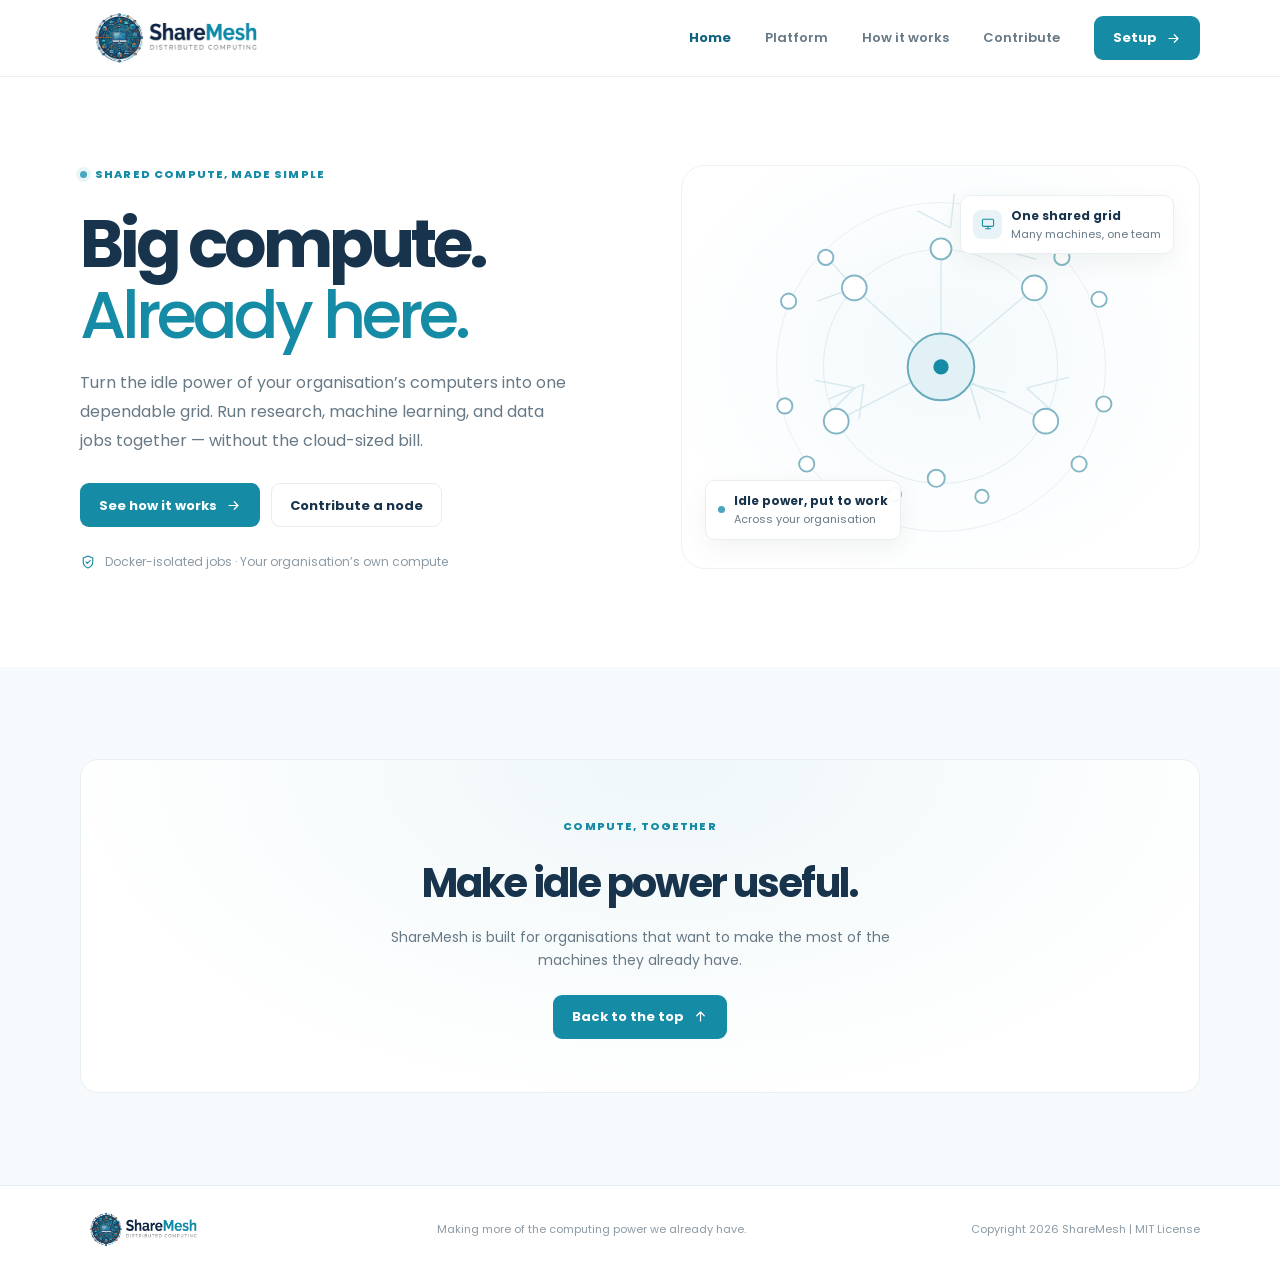
==== index.html @ c345e62b "Add files via upload" ====
<!doctype html>
<html lang="en">
  <head>
    <meta charset="UTF-8" />
    <meta name="viewport" content="width=device-width, initial-scale=1" />
    <meta name="description" content="Turn idle workstations, servers, and laptops into a secure distributed compute grid." />
    <meta name="theme-color" content="#ffffff" />
    <link rel="icon" type="image/png" href="logo.png" />
    <link rel="preconnect" href="https://fonts.googleapis.com" />
    <link rel="preconnect" href="https://fonts.gstatic.com" crossorigin />
    <link href="https://fonts.googleapis.com/css2?family=Poppins:wght@400;500;600;700&display=swap" rel="stylesheet" />
    <link rel="stylesheet" href="site.css" />
    <title>ShareMesh - Compute, together.</title>
  </head>
  <body>
    <header class="site-header">
      <nav class="nav wrap" aria-label="Main navigation">
        <a class="brand" href="index.html#top" aria-label="ShareMesh home">
          <img class="brand-logo" src="logo.png" alt="ShareMesh" />
        </a>
        <button class="menu-toggle" type="button" aria-label="Open navigation menu" aria-expanded="false" aria-controls="nav-links">
          <svg width="19" height="19" viewBox="0 0 24 24" fill="none" aria-hidden="true">
            <path d="M4 7h16M4 12h16M4 17h16" stroke="currentColor" stroke-width="1.7" stroke-linecap="round" />
          </svg>
        </button>
        <div class="nav-links" id="nav-links">
          <a href="index.html" aria-current="page">Home</a>
          <a href="platform.html" >Platform</a>
          <a href="how-it-works.html" >How it works</a>
          <a href="contribute.html" >Contribute</a>
          <a class="button" href="setup.html" >
            Setup
            <svg width="15" height="15" viewBox="0 0 20 20" fill="none" aria-hidden="true">
              <path d="M4 10h12m-5-5 5 5-5 5" stroke="currentColor" stroke-width="1.6" stroke-linecap="round" stroke-linejoin="round" />
            </svg>
          </a>
        </div>
      </nav>
    </header>
    <main id="top">
<section class="hero wrap" aria-labelledby="hero-title">
        <div>
          <div class="eyebrow"><span class="eyebrow-dot"></span> Shared compute, made simple</div>
          <h1 id="hero-title">Big compute.<br /><span>Already here.</span></h1>
          <p class="hero-copy">
            Turn the idle power of your organisation’s computers into one
            dependable grid. Run research, machine learning, and data jobs
            together — without the cloud-sized bill.
          </p>
          <div class="hero-actions">
            <a class="button" href="how-it-works.html">
              See how it works
              <svg width="15" height="15" viewBox="0 0 20 20" fill="none" aria-hidden="true">
                <path d="M4 10h12m-5-5 5 5-5 5" stroke="currentColor" stroke-width="1.6" stroke-linecap="round" stroke-linejoin="round" />
              </svg>
            </a>
            <a class="button button-light" href="contribute.html">Contribute a node</a>
          </div>
          <div class="trust-note">
            <svg width="16" height="16" viewBox="0 0 20 20" fill="none" aria-hidden="true">
              <path d="M10 2.5 4 5v4.7c0 3.8 2.6 6.4 6 7.8 3.4-1.4 6-4 6-7.8V5l-6-2.5Z" stroke="currentColor" stroke-width="1.4" stroke-linejoin="round" />
              <path d="m7.5 10 1.7 1.7 3.5-3.5" stroke="currentColor" stroke-width="1.4" stroke-linecap="round" stroke-linejoin="round" />
            </svg>
            Docker-isolated jobs · Your organisation’s own compute
          </div>
        </div>

        <div class="hero-art" role="img" aria-label="A connected network of computers sharing compute power">
          <div class="art-label art-label-top">
            <span class="label-icon" aria-hidden="true">
              <svg width="16" height="16" viewBox="0 0 20 20" fill="none">
                <rect x="3" y="4" width="14" height="9" rx="1.5" stroke="currentColor" stroke-width="1.4" />
                <path d="M7 16h6m-3-3v3" stroke="currentColor" stroke-width="1.4" stroke-linecap="round" />
              </svg>
            </span>
            <span><strong>One shared grid</strong>Many machines, one team</span>
          </div>
          <svg class="network" viewBox="0 0 420 340" fill="none" aria-hidden="true">
            <path class="network-line" d="m210 170-91-83m91 83 98-83m-98 83-110 57m110-57 110 57m-110-57v-124m-91 41-29-32m29 32-39 14m190-55 30-29m-30 29 40 11m-190 135-32 31m32-31-42-8m222 8 33 30m-33-30 44-11m-124-157 4-36m-4 36-35-18m-56 182-5 37m5-37-37 16m148-16 11 37m-11-37 38 9" />
            <circle class="network-center" cx="210" cy="170" r="35" />
            <circle class="network-center-dot" cx="210" cy="170" r="8" />
            <circle class="network-node" cx="119" cy="87" r="13" />
            <circle class="network-node" cx="308" cy="87" r="13" />
            <circle class="network-node" cx="100" cy="227" r="13" />
            <circle class="network-node" cx="320" cy="227" r="13" />
            <circle class="network-node" cx="210" cy="46" r="11" />
            <circle class="network-node" cx="89" cy="55" r="8" />
            <circle class="network-node" cx="50" cy="101" r="8" />
            <circle class="network-node" cx="337" cy="55" r="8" />
            <circle class="network-node" cx="376" cy="99" r="8" />
            <circle class="network-node" cx="69" cy="272" r="8" />
            <circle class="network-node" cx="46" cy="211" r="8" />
            <circle class="network-node" cx="355" cy="272" r="8" />
            <circle class="network-node" cx="381" cy="209" r="8" />
            <circle class="network-node" cx="205" cy="287" r="9" />
            <circle class="network-node" cx="161" cy="304" r="7" />
            <circle class="network-node" cx="253" cy="306" r="7" />
          </svg>
          <div class="art-label art-label-bottom">
            <span class="live-dot" aria-hidden="true"></span>
            <span><strong>Idle power, put to work</strong>Across your organisation</span>
          </div>
        </div>
      </section>

<section class="section section-soft" id="get-started" aria-labelledby="cta-title">
        <div class="wrap">
          <div class="cta-panel">
            <div class="eyebrow">Compute, together</div>
            <h2 id="cta-title">Make idle power useful.</h2>
            <p>
              ShareMesh is built for organisations that want to make the most of
              the machines they already have.
            </p>
            <a class="button" href="index.html#top">
              Back to the top
              <svg width="15" height="15" viewBox="0 0 20 20" fill="none" aria-hidden="true">
                <path d="M10 16V4m-5 5 5-5 5 5" stroke="currentColor" stroke-width="1.6" stroke-linecap="round" stroke-linejoin="round" />
              </svg>
            </a>
          </div>
        </div>
      </section>
    </main>
    <footer class="site-footer">
      <div class="wrap footer-inner">
        <a class="brand" href="index.html#top" aria-label="ShareMesh home">
          <img class="brand-logo" src="logo.png" alt="ShareMesh distributed computing" />
        </a>
        <span>Making more of the computing power we already have.</span>
        <span>Copyright 2026 ShareMesh | MIT License</span>
      </div>
    </footer>
    <script src="site.js" defer></script>
  </body>
</html>
---- site.css ----
:root {
        color-scheme: light;
        --ink: #18344c;
        --body: #687986;
        --muted: #8b9aa5;
        --line: #e6edf1;
        --paper: #ffffff;
        --wash: #f7fafc;
        --blue-soft: #e8f3f7;
        --blue: #168ba5;
        --blue-dark: #12647e;
        --blue-light: #d5edf3;
        --shadow: 0 18px 55px rgba(34, 79, 101, 0.09);
        font-family: "Poppins", ui-sans-serif, system-ui, sans-serif;
        font-synthesis: none;
        text-rendering: optimizeLegibility;
        -webkit-font-smoothing: antialiased;
        -moz-osx-font-smoothing: grayscale;
      }

      *,
      *::before,
      *::after {
        box-sizing: border-box;
      }

      html {
        scroll-behavior: smooth;
        scroll-padding-top: 92px;
      }

      body {
        margin: 0;
        background: var(--paper);
        color: var(--ink);
        font-size: 15px;
        line-height: 1.65;
      }

      a {
        color: inherit;
        text-decoration: none;
      }

      button,
      a {
        -webkit-tap-highlight-color: transparent;
      }

      button {
        font: inherit;
      }

      .wrap {
        width: min(1120px, calc(100% - 48px));
        margin-inline: auto;
      }

      .site-header {
        position: sticky;
        z-index: 5;
        top: 0;
        border-bottom: 1px solid rgba(230, 237, 241, 0.8);
        background: rgba(255, 255, 255, 0.92);
        backdrop-filter: blur(16px);
      }

      .nav {
        display: flex;
        min-height: 76px;
        align-items: center;
        justify-content: space-between;
      }

      .brand {
        display: inline-flex;
        align-items: center;
        gap: 10px;
        color: var(--ink);
        font-size: 19px;
        font-weight: 730;
        letter-spacing: -0.8px;
      }

      .brand-logo {
        display: block;
        width: 200px;
        max-height: 74px;
        object-fit: contain;
      }

      .nav-links {
        display: flex;
        align-items: center;
        gap: 34px;
        color: var(--body);
        font-size: 13px;
        font-weight: 550;
      }

      .nav-links a:not(.button):hover,
      .text-link:hover {
        color: var(--blue-dark);
      }

      .button {
        display: inline-flex;
        min-height: 44px;
        align-items: center;
        justify-content: center;
        gap: 9px;
        padding: 0 18px;
        border: 1px solid transparent;
        border-radius: 9px;
        background: var(--blue);
        color: white;
        font-size: 13px;
        font-weight: 650;
        transition:
          background 160ms ease,
          transform 160ms ease,
          box-shadow 160ms ease;
      }

      .button:hover {
        transform: translateY(-1px);
        background: var(--blue-dark);
        box-shadow: 0 7px 18px rgba(18, 100, 126, 0.16);
      }

      .button-light {
        border-color: var(--line);
        background: white;
        color: var(--ink);
      }

      .button-light:hover {
        background: var(--wash);
        box-shadow: none;
      }

      .menu-toggle {
        display: none;
        width: 42px;
        height: 42px;
        align-items: center;
        justify-content: center;
        border: 1px solid var(--line);
        border-radius: 9px;
        background: white;
        color: var(--ink);
        cursor: pointer;
      }

      .hero {
        display: grid;
        min-height: 590px;
        grid-template-columns: 1.03fr 0.97fr;
        align-items: center;
        gap: 50px;
        padding-block: 74px 85px;
      }

      .eyebrow {
        display: inline-flex;
        align-items: center;
        gap: 8px;
        color: var(--blue);
        font-size: 11px;
        font-weight: 720;
        letter-spacing: 1.15px;
        text-transform: uppercase;
      }

      .eyebrow-dot {
        width: 7px;
        height: 7px;
        border-radius: 50%;
        background: #48a7be;
        box-shadow: 0 0 0 4px #eaf5f8;
      }

      h1,
      h2,
      h3,
      p {
        margin-top: 0;
      }

      h1 {
        max-width: 590px;
        margin-block: 22px 19px;
        font-size: clamp(43px, 5.2vw, 67px);
        font-weight: 650;
        letter-spacing: -4px;
        line-height: 1.07;
      }

      h1 span {
        color: var(--blue);
        font-weight: 500;
      }

      .hero-copy {
        max-width: 490px;
        margin-bottom: 28px;
        color: var(--body);
        font-size: 16px;
        line-height: 1.8;
      }

      .hero-actions {
        display: flex;
        flex-wrap: wrap;
        gap: 11px;
      }

      .trust-note {
        display: flex;
        align-items: center;
        gap: 9px;
        margin-top: 25px;
        color: var(--muted);
        font-size: 12px;
      }

      .trust-note svg {
        flex: 0 0 auto;
        color: var(--blue);
      }

      .hero-art {
        position: relative;
        display: grid;
        min-height: 404px;
        place-items: center;
        overflow: hidden;
        border: 1px solid #edf2f5;
        border-radius: 24px;
        background:
          radial-gradient(ellipse at 50% 46%, #f3f9fb 0, #fbfdfe 49%, #fff 78%);
      }

      .hero-art::before,
      .hero-art::after {
        position: absolute;
        width: 330px;
        height: 330px;
        border: 1px solid #e9f0f3;
        border-radius: 50%;
        content: "";
      }

      .hero-art::after {
        width: 235px;
        height: 235px;
        border-color: #e2edf1;
      }

      .network {
        position: relative;
        z-index: 1;
        width: min(91%, 400px);
        overflow: visible;
      }

      .network-line {
        fill: none;
        stroke: #d7e9ee;
        stroke-width: 1.5;
      }

      .network-node {
        fill: #fff;
        stroke: #83b6c5;
        stroke-width: 2;
      }

      .network-center {
        fill: #e2f1f5;
        stroke: #67a9bd;
        stroke-width: 2;
      }

      .network-center-dot {
        fill: #168ba5;
      }

      .art-label {
        position: absolute;
        z-index: 2;
        display: flex;
        align-items: center;
        gap: 9px;
        padding: 10px 12px;
        border: 1px solid #e8eef2;
        border-radius: 10px;
        background: rgba(255, 255, 255, 0.94);
        box-shadow: 0 8px 24px rgba(56, 80, 62, 0.07);
        color: var(--body);
        font-size: 11px;
      }

      .art-label strong {
        display: block;
        color: var(--ink);
        font-size: 12px;
        font-weight: 650;
      }

      .art-label-top {
        top: 29px;
        right: 25px;
      }

      .art-label-bottom {
        bottom: 28px;
        left: 23px;
      }

      .label-icon {
        display: grid;
        width: 29px;
        height: 29px;
        place-items: center;
        border-radius: 8px;
        background: var(--blue-soft);
        color: var(--blue);
      }

      .live-dot {
        width: 7px;
        height: 7px;
        border-radius: 50%;
        background: #48a7be;
      }

      .section {
        padding-block: 92px;
      }

      .section-soft {
        background: var(--wash);
      }

      .section-heading {
        max-width: 590px;
        margin: 0 auto 42px;
        text-align: center;
      }

      .section-heading h2,
      .split-copy h2 {
        margin-block: 14px 12px;
        font-size: clamp(31px, 3.7vw, 43px);
        font-weight: 620;
        letter-spacing: -2px;
        line-height: 1.2;
      }

      .section-heading p,
      .split-copy > p {
        margin-bottom: 0;
        color: var(--body);
        font-size: 15px;
      }

      .features {
        display: grid;
        grid-template-columns: repeat(3, 1fr);
        gap: 17px;
      }

      .feature-card {
        min-height: 205px;
        padding: 25px 24px;
        border: 1px solid var(--line);
        border-radius: 13px;
        background: white;
      }

      .feature-icon {
        display: grid;
        width: 41px;
        height: 41px;
        margin-bottom: 19px;
        place-items: center;
        border: 1px solid #e5edf1;
        border-radius: 11px;
        background: #f2f8fa;
        color: var(--blue);
      }

      .feature-card h3 {
        margin-bottom: 7px;
        font-size: 15px;
        font-weight: 660;
        letter-spacing: -0.25px;
      }

      .feature-card p {
        margin-bottom: 0;
        color: var(--body);
        font-size: 13px;
        line-height: 1.7;
      }

      .steps {
        display: grid;
        grid-template-columns: repeat(3, 1fr);
        gap: 22px;
        counter-reset: step;
      }

      .step {
        position: relative;
        padding: 5px 22px 5px 0;
        counter-increment: step;
      }

      .step::before {
        display: grid;
        width: 35px;
        height: 35px;
        margin-bottom: 18px;
        place-items: center;
        border-radius: 50%;
        background: var(--blue-soft);
        color: var(--blue-dark);
        content: "0" counter(step);
        font-size: 11px;
        font-weight: 700;
      }

      .step:not(:last-child)::after {
        position: absolute;
        top: 22px;
        right: 22px;
        left: 52px;
        height: 1px;
        background: var(--line);
        content: "";
      }

      .step h3 {
        margin-bottom: 8px;
        font-size: 15px;
        font-weight: 650;
      }

      .step p {
        margin-bottom: 0;
        color: var(--body);
        font-size: 13px;
      }

      .setup-intro {
        display: flex;
        align-items: flex-start;
        justify-content: space-between;
        gap: 34px;
        margin-bottom: 32px;
      }

      .setup-intro .section-heading {
        margin: 0;
        text-align: left;
      }

      .prerequisites {
        display: grid;
        min-width: 275px;
        gap: 11px;
        padding: 18px 20px;
        border: 1px solid var(--line);
        border-radius: 12px;
        background: white;
      }

      .prerequisites h3 {
        margin-bottom: 2px;
        font-size: 13px;
        font-weight: 660;
      }

      .prerequisite {
        display: flex;
        align-items: center;
        gap: 9px;
        color: var(--body);
        font-size: 12px;
      }

      .prerequisite svg {
        flex: 0 0 auto;
        color: var(--blue);
      }

      .setup-cards {
        display: grid;
        grid-template-columns: repeat(2, minmax(0, 1fr));
        gap: 18px;
      }

      .setup-card {
        display: flex;
        min-width: 0;
        flex-direction: column;
        padding: 25px;
        border: 1px solid var(--line);
        border-radius: 14px;
        background: white;
      }

      .setup-card .eyebrow {
        margin-bottom: 9px;
      }

      .setup-card h3 {
        margin-bottom: 8px;
        font-size: 19px;
        font-weight: 640;
        letter-spacing: -0.5px;
      }

      .setup-card > p {
        margin-bottom: 18px;
        color: var(--body);
        font-size: 13px;
      }

      .setup-list {
        display: grid;
        gap: 14px;
        margin: 0 0 23px;
        padding: 0;
        list-style: none;
      }

      .setup-list li {
        display: grid;
        grid-template-columns: 27px minmax(0, 1fr);
        gap: 10px;
        color: var(--body);
        font-size: 12px;
      }

      .setup-number {
        display: grid;
        width: 26px;
        height: 26px;
        place-items: center;
        border-radius: 50%;
        background: var(--blue-soft);
        color: var(--blue-dark);
        font-size: 10px;
        font-weight: 700;
      }

      .setup-list strong {
        display: block;
        margin-bottom: 2px;
        color: var(--ink);
        font-size: 12px;
        font-weight: 650;
      }

      .setup-list code {
        display: inline-block;
        margin-top: 5px;
        padding: 5px 8px;
        border: 1px solid #e7edf1;
        border-radius: 6px;
        background: var(--wash);
        color: var(--blue-dark);
        font-family: "SFMono-Regular", Consolas, "Liberation Mono", monospace;
        font-size: 11px;
      }

      .setup-actions {
        display: flex;
        flex-wrap: wrap;
        gap: 9px;
        margin-top: auto;
      }

      .split {
        display: grid;
        grid-template-columns: 1fr 1fr;
        align-items: center;
        gap: 78px;
      }

      .split-copy h2 {
        max-width: 460px;
      }

      .split-copy > p {
        max-width: 440px;
        line-height: 1.8;
      }

      .check-list {
        display: grid;
        gap: 12px;
        margin: 23px 0 27px;
        padding: 0;
        color: var(--body);
        font-size: 13px;
        list-style: none;
      }

      .check-list li {
        display: flex;
        align-items: flex-start;
        gap: 10px;
      }

      .check-list svg {
        flex: 0 0 auto;
        margin-top: 3px;
        color: var(--blue);
      }

      .compute-art {
        position: relative;
        display: grid;
        min-height: 340px;
        place-items: center;
        overflow: hidden;
        border: 1px solid #e8eff2;
        border-radius: 16px;
        background:
          radial-gradient(ellipse at 50% 48%, #edf6f8, #f8fbfc 57%, #fff 90%);
      }

      .compute-art svg {
        display: block;
        width: min(92%, 450px);
        height: auto;
      }

      .contribute {
        display: grid;
        grid-template-columns: 0.9fr 1.1fr;
        align-items: center;
        gap: 70px;
      }

      .contribute-art {
        display: grid;
        min-height: 280px;
        place-items: center;
        overflow: hidden;
        border: 1px solid #e8eff2;
        border-radius: 16px;
        background:
          radial-gradient(ellipse at 48% 50%, #edf6f8, #f8fbfc 57%, #fff 90%);
      }

      .contribute-art svg {
        width: min(74%, 250px);
        height: auto;
      }

      .cta-panel {
        padding: 53px 28px;
        border: 1px solid #e8eff2;
        border-radius: 18px;
        background:
          radial-gradient(ellipse at 52% 0%, #eff7f9 0, #fff 73%);
        text-align: center;
      }

      .cta-panel h2 {
        margin-block: 12px 10px;
        font-size: clamp(29px, 4vw, 40px);
        font-weight: 620;
        letter-spacing: -1.8px;
      }

      .cta-panel p {
        max-width: 500px;
        margin: 0 auto 23px;
        color: var(--body);
        font-size: 14px;
      }

      .site-footer {
        padding-block: 24px;
        border-top: 1px solid var(--line);
      }

      .footer-inner {
        display: flex;
        align-items: center;
        justify-content: space-between;
        gap: 16px;
        color: var(--muted);
        font-size: 11px;
      }

      .footer-inner .brand-logo {
        width: 132px;
        max-height: 64px;
      }

      :focus-visible {
        outline: 3px solid #8bc8d5;
        outline-offset: 3px;
      }

      @media (max-width: 800px) {
        .hero {
          min-height: auto;
          grid-template-columns: 1fr;
          gap: 42px;
          padding-block: 64px 66px;
        }

        .hero-copy {
          max-width: 560px;
        }

        .hero-art {
          min-height: 360px;
        }

        .section {
          padding-block: 72px;
        }

        .split,
        .contribute {
          grid-template-columns: 1fr;
          gap: 38px;
        }

        .setup-intro {
          flex-direction: column;
        }

        .prerequisites {
          width: 100%;
        }

        .contribute-art {
          min-height: 240px;
        }
      }

      @media (max-width: 720px) {
        .wrap {
          width: min(100% - 36px, 480px);
        }

        .nav {
          min-height: 67px;
        }

        .nav .brand-logo {
          width: 136px;
          max-height: 62px;
        }

        .menu-toggle {
          display: inline-flex;
        }

        .nav-links {
          position: absolute;
          top: 66px;
          right: 0;
          left: 0;
          display: none;
          align-items: stretch;
          gap: 0;
          padding: 10px 18px 18px;
          border-bottom: 1px solid var(--line);
          background: white;
        }

        .nav-links.is-open {
          display: flex;
          flex-direction: column;
        }

        .nav-links > a:not(.button) {
          padding: 12px 2px;
        }

        .nav-links .button {
          margin-top: 7px;
        }

        h1 {
          font-size: clamp(42px, 12vw, 58px);
          letter-spacing: -3px;
        }

        .hero {
          gap: 34px;
          padding-block: 51px 54px;
        }

        .hero-copy {
          font-size: 15px;
        }

        .hero-art {
          min-height: 305px;
          border-radius: 18px;
        }

        .hero-art::before {
          width: 270px;
          height: 270px;
        }

        .hero-art::after {
          width: 195px;
          height: 195px;
        }

        .art-label-top {
          top: 17px;
          right: 12px;
        }

        .art-label-bottom {
          bottom: 16px;
          left: 11px;
        }

        .features,
        .steps,
        .setup-cards {
          grid-template-columns: 1fr;
          gap: 12px;
        }

        .feature-card {
          min-height: auto;
          padding: 21px;
        }

        .feature-icon {
          margin-bottom: 13px;
        }

        .step {
          padding: 0 0 14px;
        }

        .step:not(:last-child)::after {
          display: none;
        }

        .section {
          padding-block: 59px;
        }

        .section-heading {
          margin-bottom: 30px;
          text-align: left;
        }

        .cta-panel {
          padding: 39px 20px;
        }

        .footer-inner {
          align-items: flex-start;
          flex-direction: column;
        }
      }

      @media (prefers-reduced-motion: reduce) {
        *,
        *::before,
        *::after {
          scroll-behavior: auto !important;
          transition-duration: 0.01ms !important;
        }
      }

      .nav-links a[aria-current="page"]:not(.button) {
        color: var(--blue-dark);
        font-weight: 650;
      }
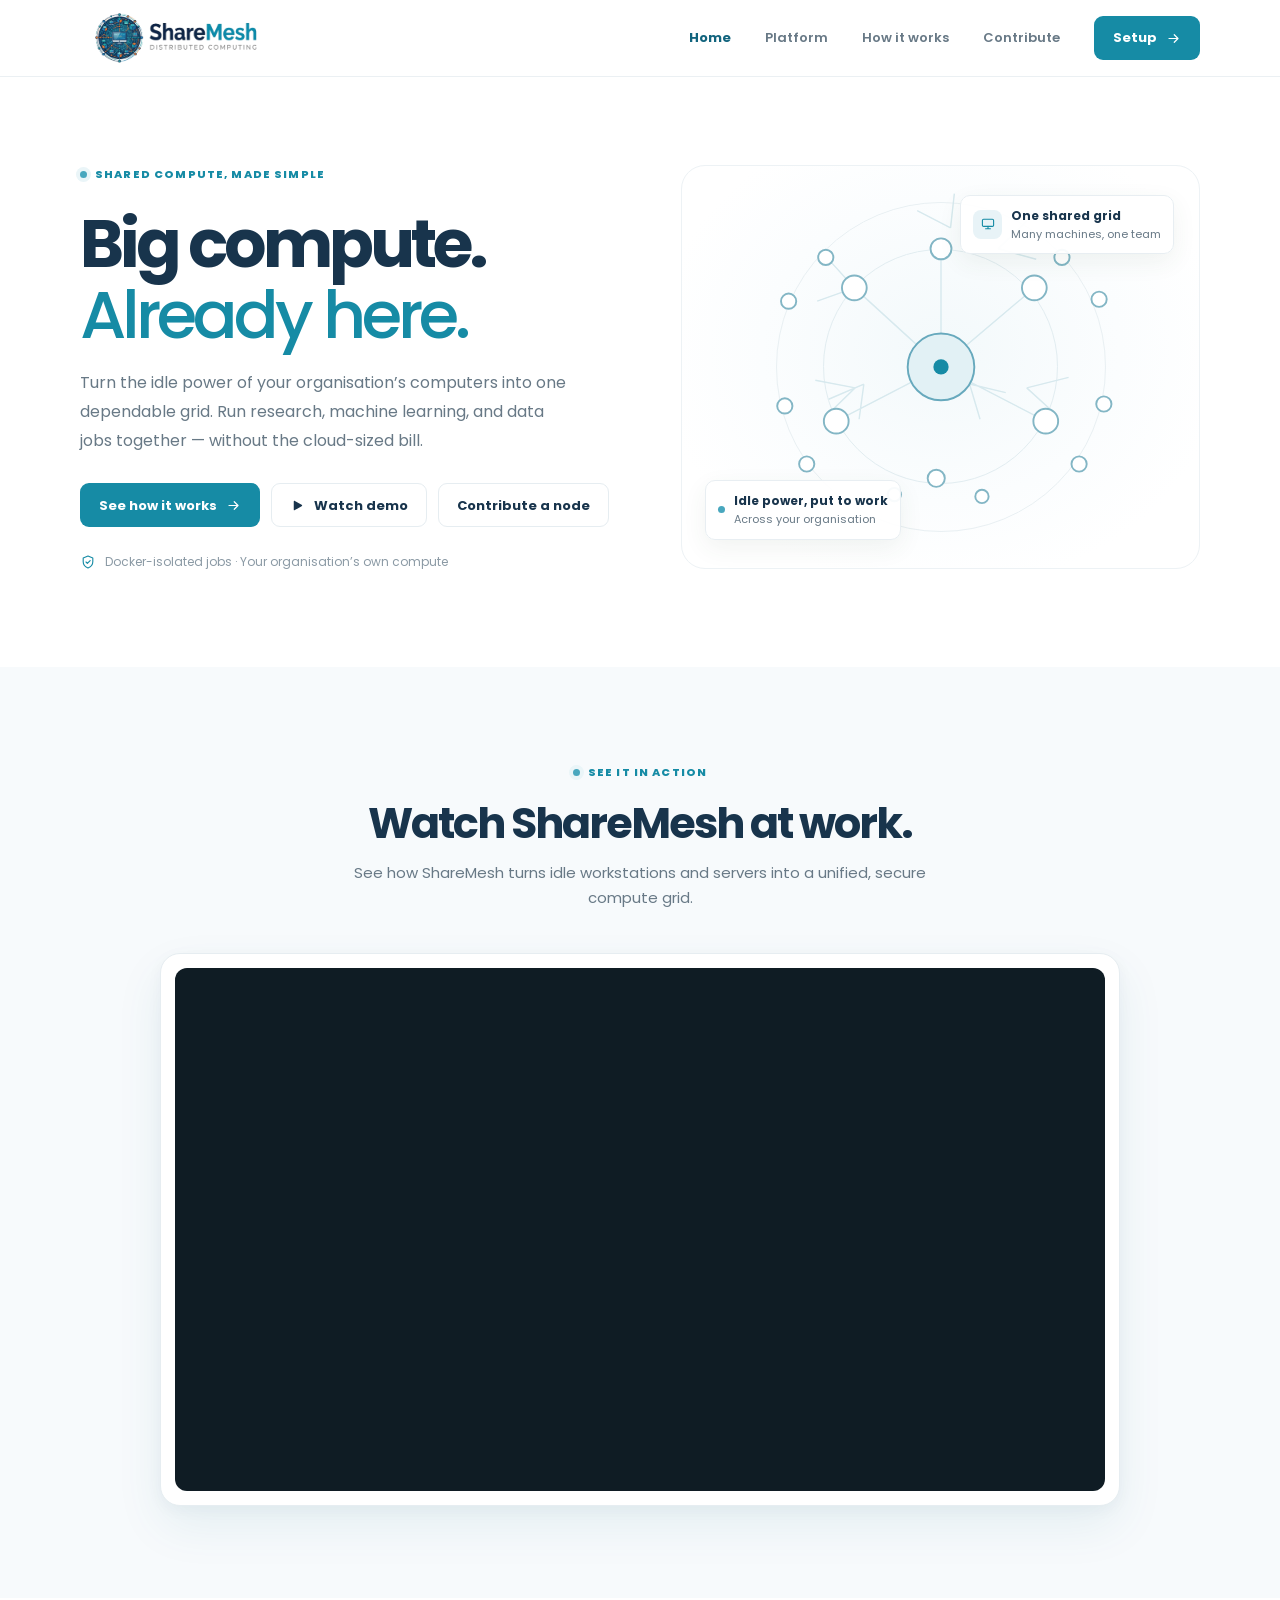
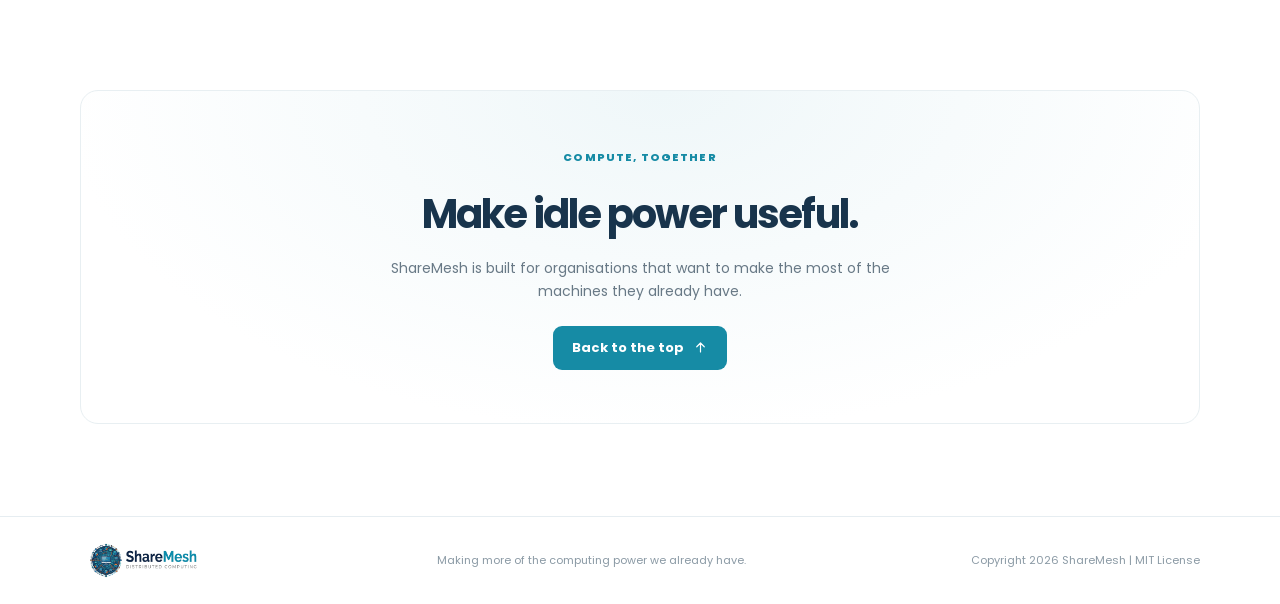
==== commit 39539908: "added yt video url" ====
--- a/index.html
+++ b/index.html
@@ -54,6 +54,12 @@
                 <path d="M4 10h12m-5-5 5 5-5 5" stroke="currentColor" stroke-width="1.6" stroke-linecap="round" stroke-linejoin="round" />
               </svg>
             </a>
+            <a class="button button-light" href="#demo">
+              <svg width="15" height="15" viewBox="0 0 20 20" fill="currentColor" aria-hidden="true">
+                <path d="M6.3 3.8A1 1 0 0 0 5 4.7v10.6a1 1 0 0 0 1.5.86l9-5.3a1 1 0 0 0 0-1.72l-9-5.3a1 1 0 0 0-.2-.14z" />
+              </svg>
+              Watch demo
+            </a>
             <a class="button button-light" href="contribute.html">Contribute a node</a>
           </div>
           <div class="trust-note">
@@ -103,7 +109,30 @@
         </div>
       </section>
 
-<section class="section section-soft" id="get-started" aria-labelledby="cta-title">
+      <section class="section section-soft" id="demo" aria-labelledby="demo-title">
+        <div class="wrap">
+          <div class="section-heading">
+            <div class="eyebrow"><span class="eyebrow-dot"></span> See it in action</div>
+            <h2 id="demo-title">Watch ShareMesh at work.</h2>
+            <p>
+              See how ShareMesh turns idle workstations and servers into a unified, secure compute grid.
+            </p>
+          </div>
+          <div class="video-card">
+            <div class="video-container">
+              <iframe
+                src="https://www.youtube.com/embed/z03ErOpGmQo"
+                title="ShareMesh Tutorial - How it works"
+                allow="accelerometer; autoplay; clipboard-write; encrypted-media; gyroscope; picture-in-picture; web-share"
+                referrerpolicy="strict-origin-when-cross-origin"
+                allowfullscreen
+              ></iframe>
+            </div>
+          </div>
+        </div>
+      </section>
+
+      <section class="section" id="get-started" aria-labelledby="cta-title">
         <div class="wrap">
           <div class="cta-panel">
             <div class="eyebrow">Compute, together</div>
--- a/site.css
+++ b/site.css
@@ -686,6 +686,33 @@
         font-size: 14px;
       }
 
+      .video-card {
+        max-width: 960px;
+        margin: 0 auto;
+        padding: 14px;
+        border: 1px solid var(--line);
+        border-radius: 20px;
+        background: #ffffff;
+        box-shadow: 0 20px 48px rgba(18, 100, 126, 0.08), 0 4px 16px rgba(24, 52, 76, 0.04);
+      }
+
+      .video-container {
+        position: relative;
+        width: 100%;
+        aspect-ratio: 16 / 9;
+        border-radius: 12px;
+        overflow: hidden;
+        background: #0f1c24;
+      }
+
+      .video-container iframe {
+        position: absolute;
+        inset: 0;
+        width: 100%;
+        height: 100%;
+        border: 0;
+      }
+
       .site-footer {
         padding-block: 24px;
         border-top: 1px solid var(--line);
@@ -742,6 +769,15 @@
 
         .prerequisites {
           width: 100%;
+        }
+
+        .video-card {
+          padding: 8px;
+          border-radius: 16px;
+        }
+
+        .video-container {
+          border-radius: 10px;
         }
 
         .contribute-art {
